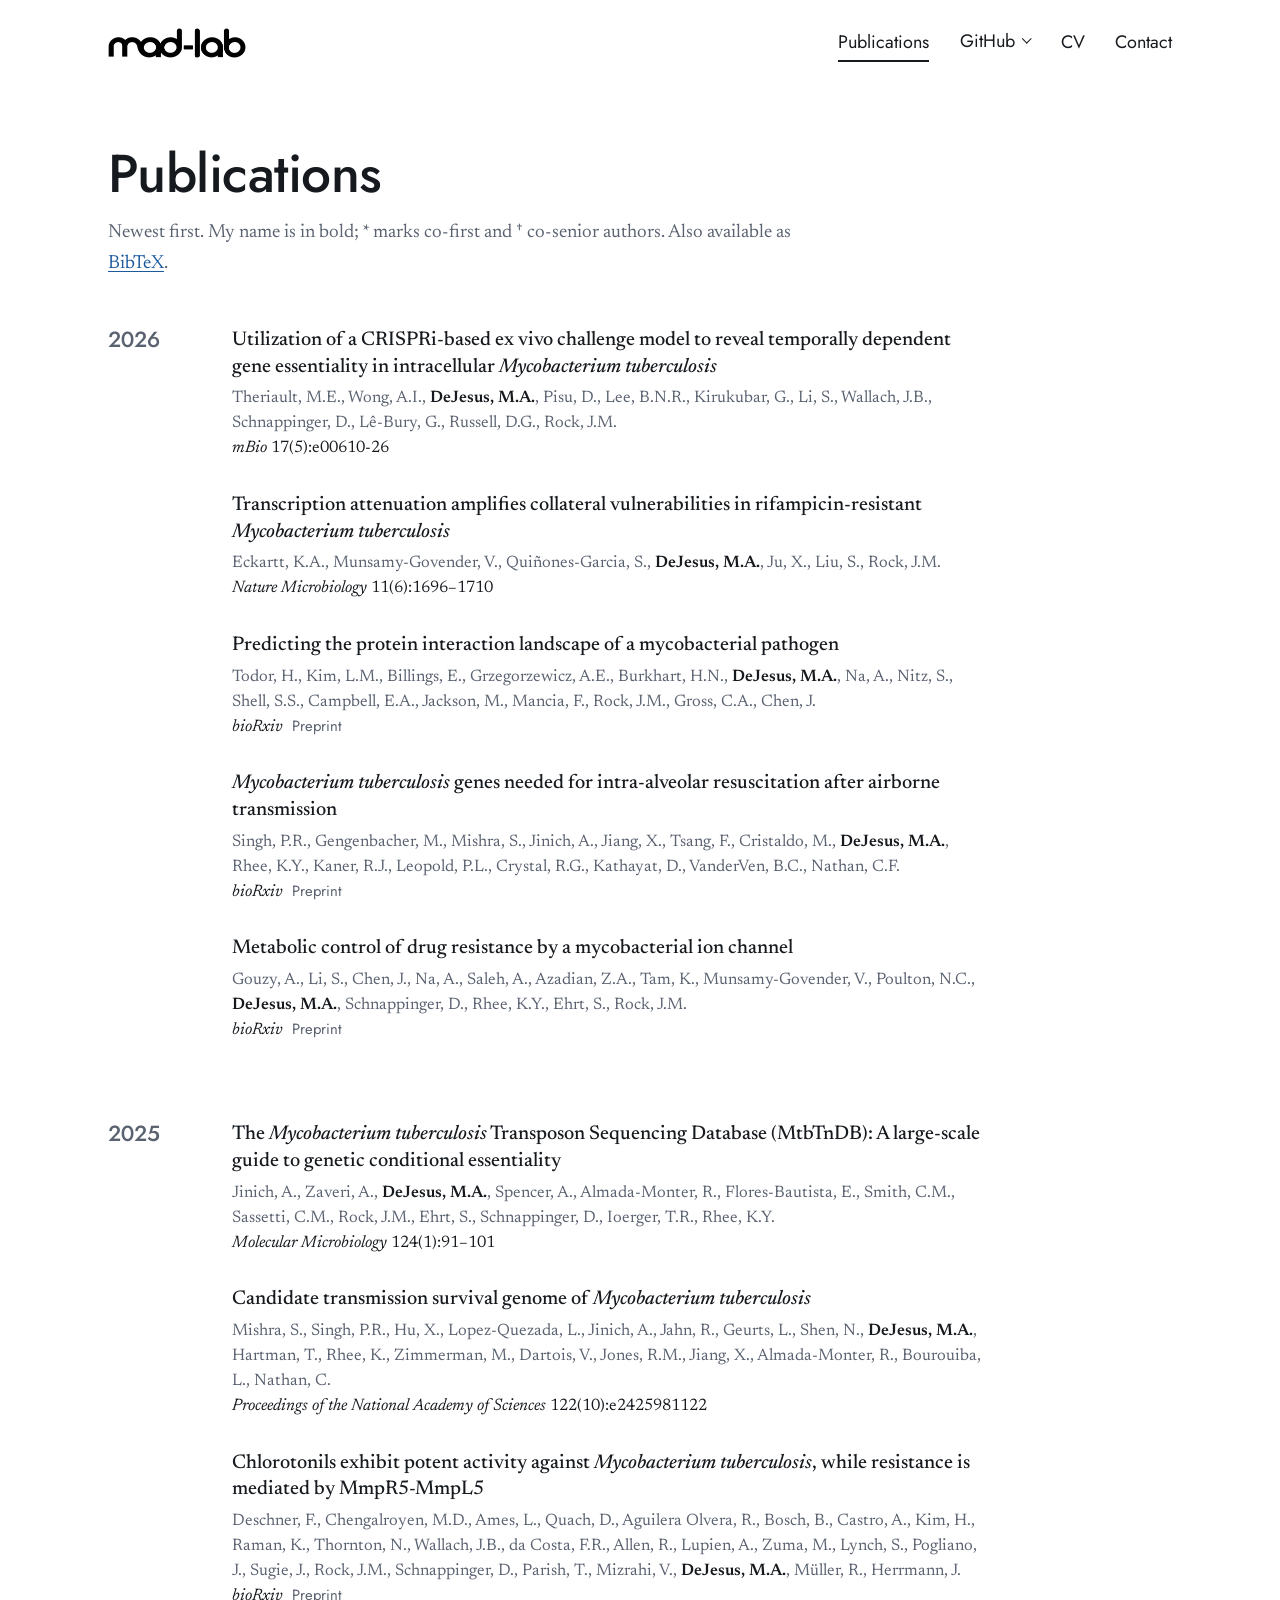
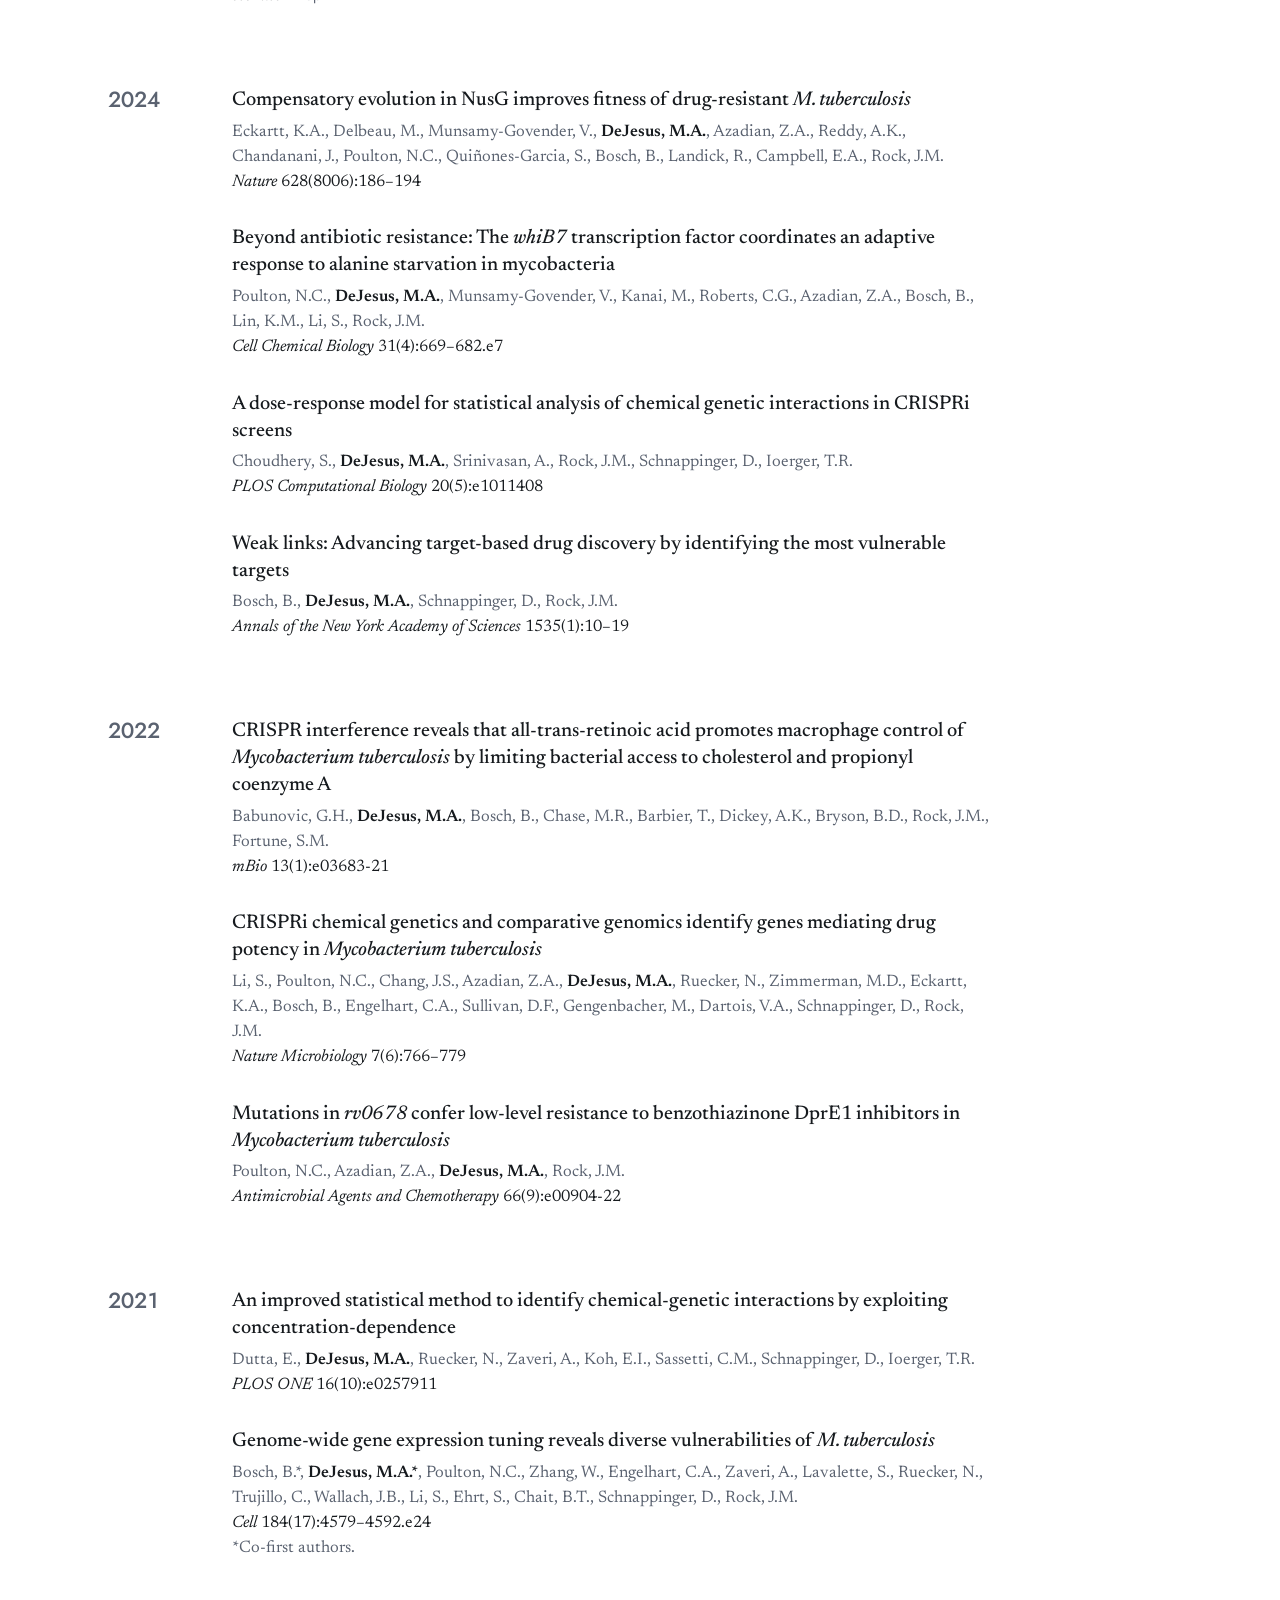
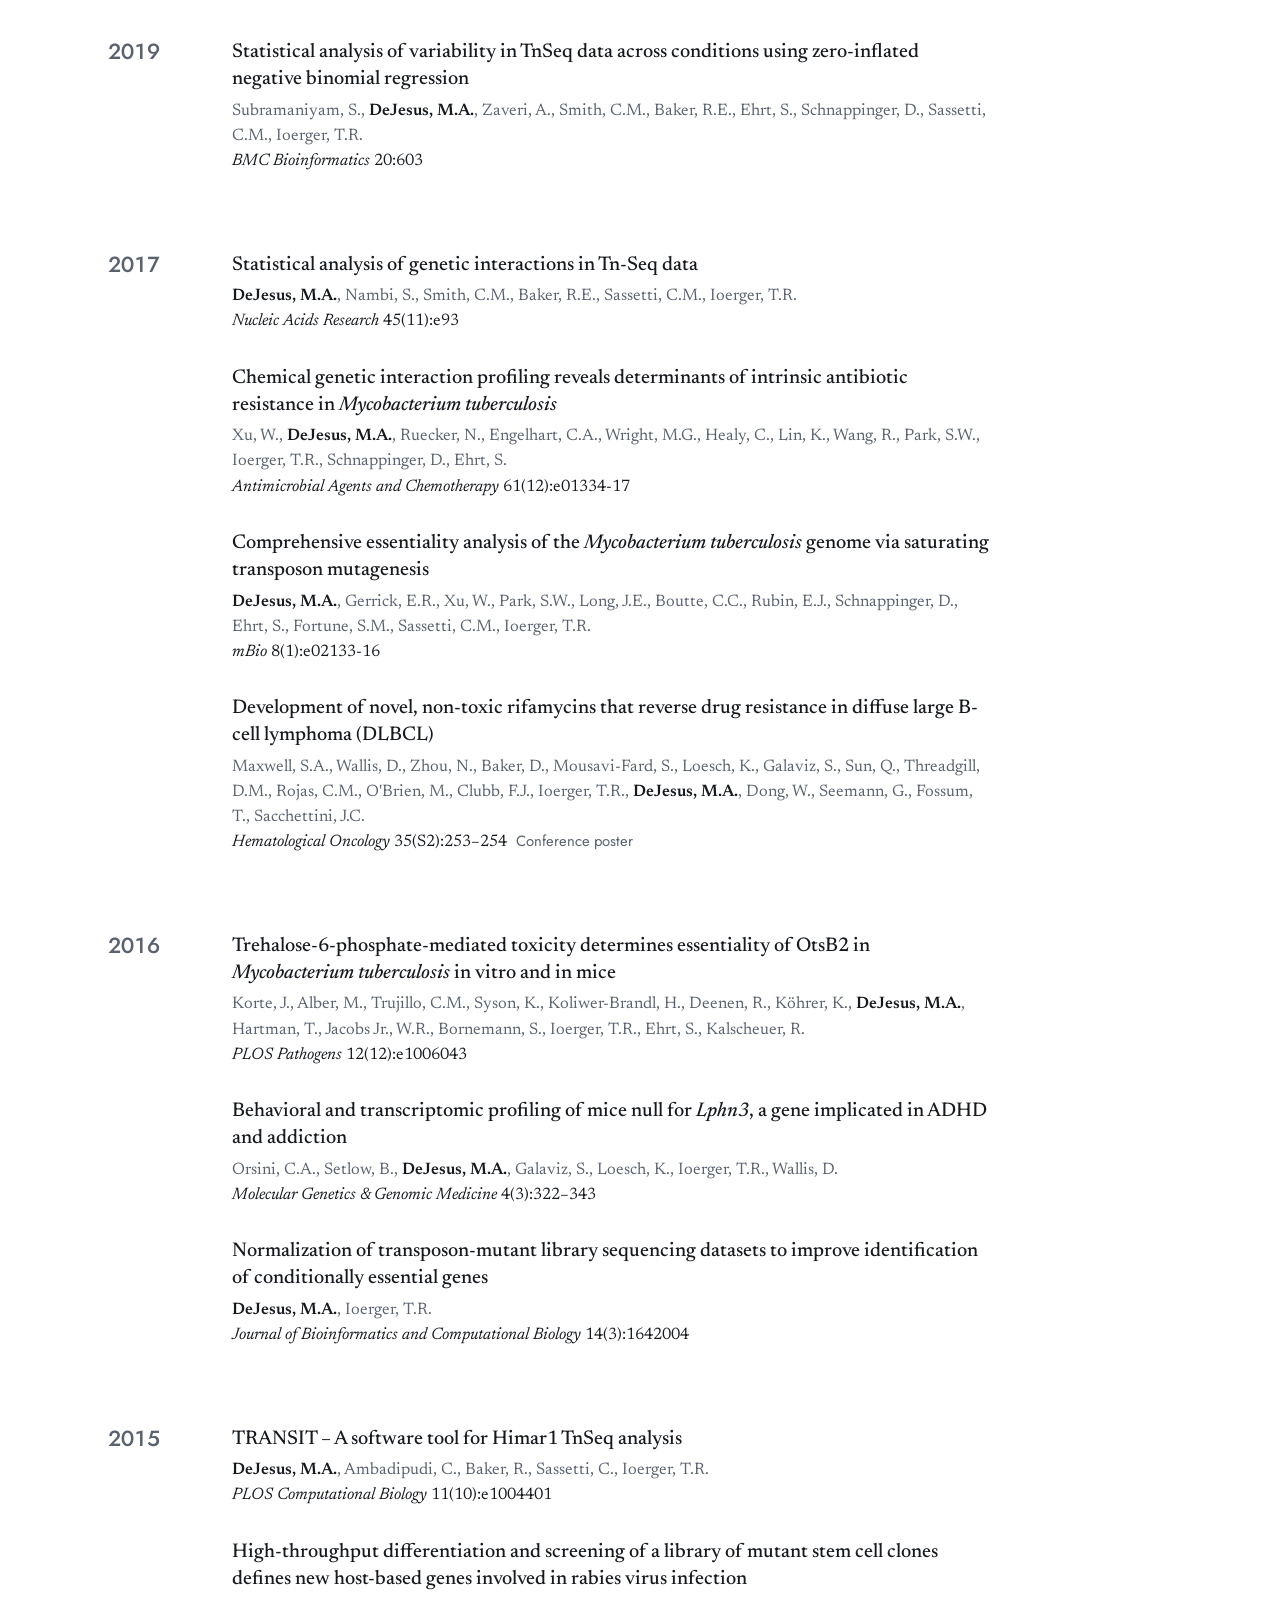
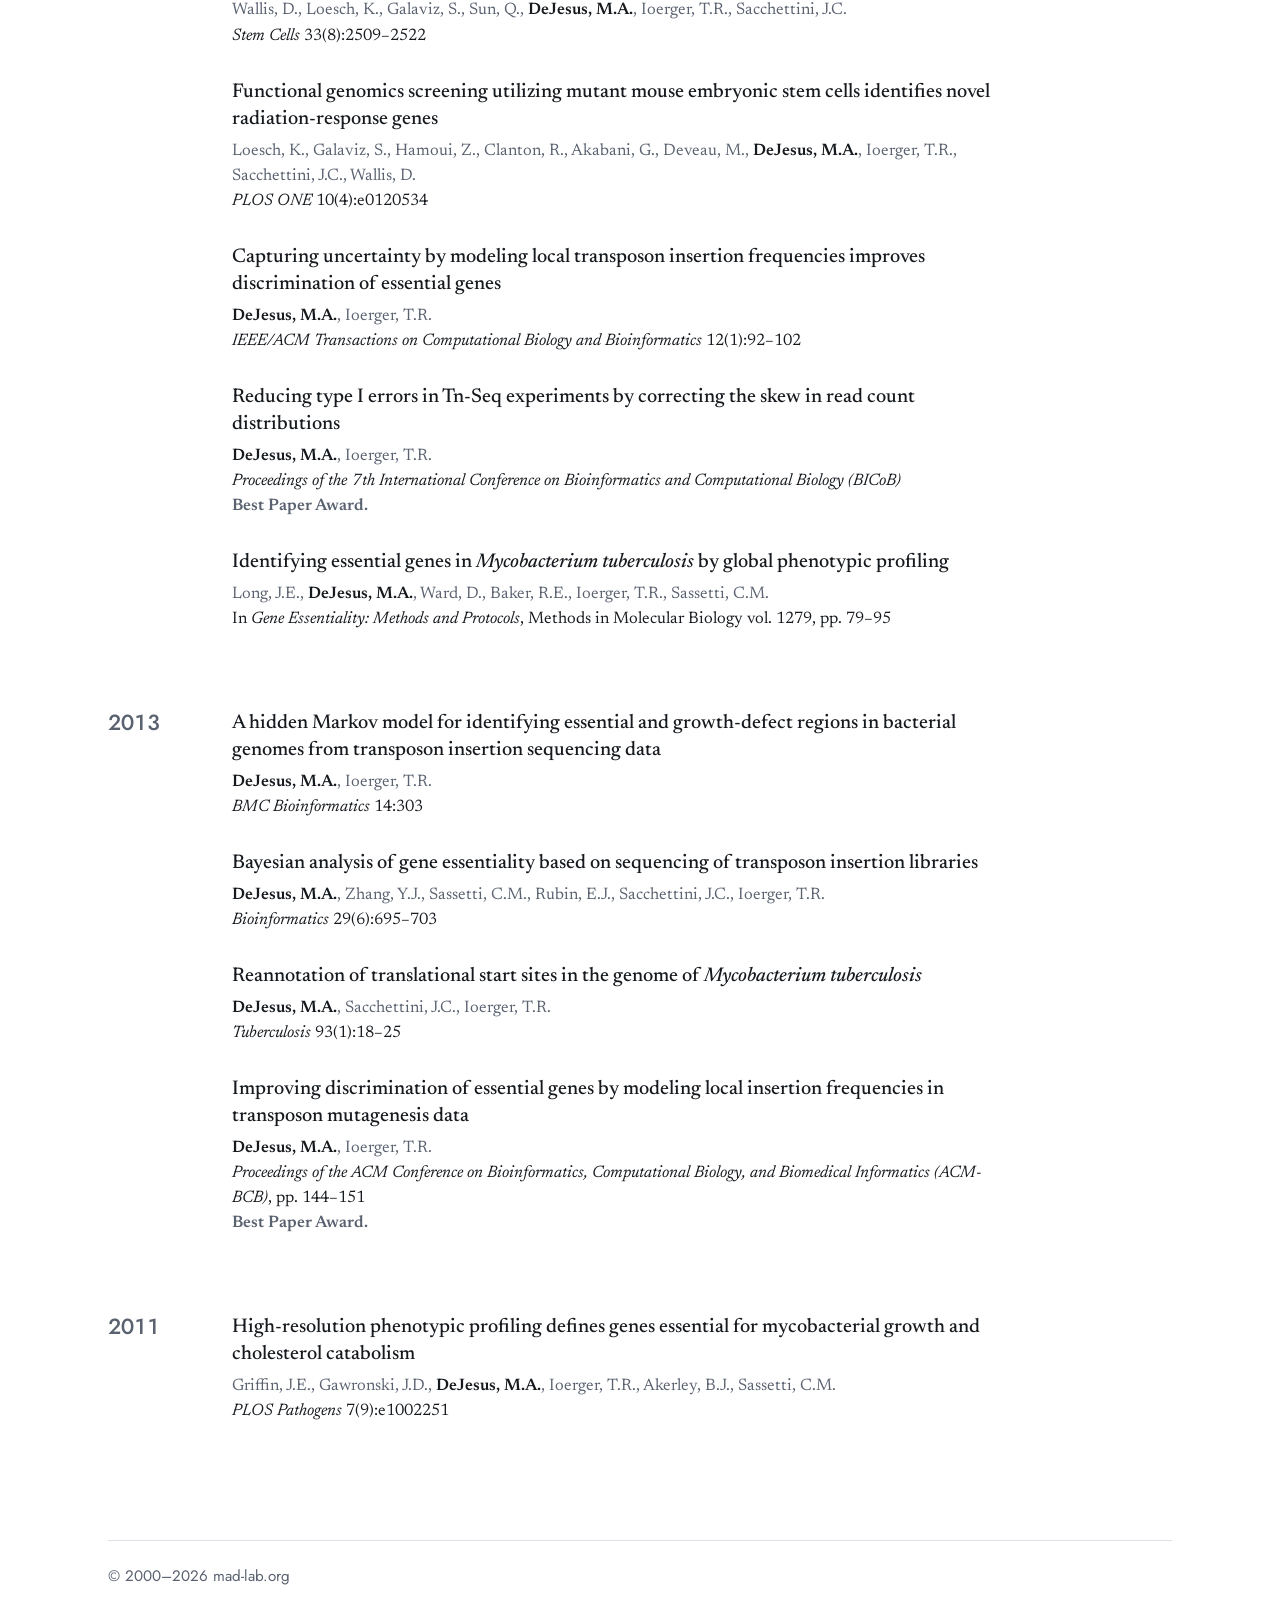
==== pubs/index.html @ 6a29bbc5 "Update site from the mad-lab.org build (2026-10-13)" ====
<!DOCTYPE html>
<html lang="en">
<head>
  <meta charset="utf-8">
  <meta name="viewport" content="width=device-width, initial-scale=1">
  <title>Publications | mad-lab</title>
  <meta name="description" content="Michael A. DeJesus, computational biologist at The Rockefeller University. Statistical methods and software for TnSeq and CRISPRi screens in Mycobacterium tuberculosis.">
  
  <link rel="canonical" href="https://mad-lab.org/pubs/">
  <link rel="icon" href="/favicon.ico" sizes="16x16 32x32 48x48">
  <link rel="apple-touch-icon" href="/static/images/apple-touch-icon.b6c1f305977e.png">
  <link rel="stylesheet" href="/static/css/fonts.ff93122875ae.css">
  <link rel="stylesheet" href="/static/css/site.8f35486a4df6.css">
  <script type="application/ld+json">
  {
    "@context": "https://schema.org",
    "@type": "Person",
    "name": "Michael A. DeJesus",
    "url": "https://mad-lab.org",
    "jobTitle": "Senior Computational Biologist",
    "affiliation": {"@type": "Organization", "name": "The Rockefeller University"},
    "sameAs": [
      "https://github.com/mad-lab",
      "https://orcid.org/0000-0003-3867-0299",
      "https://scholar.google.com/citations?user=vm2tbzYAAAAJ",
      "https://www.linkedin.com/in/mad-lab/"
    ]
  }
  </script>
  
<link rel="stylesheet" href="https://cdn.scite.ai/badge/scite-badge-latest.min.css">
<script async src="https://cdn.scite.ai/badge/scite-badge-latest.min.js"></script>

</head>
<body>
  <div class="wrap">
    <header class="site-header">
      <a class="brand" href="/"><img src="/static/images/madlab_wordmark.38101d890f2f.png" alt="mad-lab" width="543" height="120"></a>
      <nav aria-label="Main">
        <ul>
          
          <li><a href="/pubs/" aria-current="page">Publications</a></li>
          <li class="menu">
            <button class="menu-toggle" type="button" aria-expanded="false" aria-controls="github-menu">GitHub</button>
            <ul class="menu-list" id="github-menu">
              <li><a href="https://github.com/mad-lab"><span class="menu-name">mad-lab</span><span class="menu-note">Personal</span></a></li>
              <li><a href="https://github.com/rock-lab"><span class="menu-name">rock-lab</span><span class="menu-note">Rock Lab</span></a></li>
            </ul>
          </li>
          <li><a href="/cv.pdf">CV</a></li>
          <li><a href="/contact/">Contact</a></li>
        </ul>
      </nav>
    </header>

    <main>
      
<h1>Publications</h1>
<p class="lede">Newest first. My name is in bold; * marks co-first and &dagger; co-senior authors. Also available as <a href="/publications.bib">BibTeX</a>.</p>


<section class="pubs-year" aria-labelledby="y2026">
  <h2 id="y2026">2026</h2>
  <ol class="pub-list">
    <li class="pub">
  <p class="pub-title"><a href="https://doi.org/10.1128/mbio.00610-26">Utilization of a CRISPRi-based ex vivo challenge model to reveal temporally dependent gene essentiality in intracellular <i>Mycobacterium tuberculosis</i></a></p>
  <p class="pub-authors">Theriault, M.E., Wong, A.I., <b>DeJesus, M.A.</b>, Pisu, D., Lee, B.N.R., Kirukubar, G., Li, S., Wallach, J.B., Schnappinger, D., Lê-Bury, G., Russell, D.G., Rock, J.M.</p>
  <p class="pub-venue"><i>mBio</i> 17(5):e00610-26</p>
  
  <div class="scite-badge" data-doi="10.1128/mbio.00610-26" data-layout="horizontal" data-show-zero="true" data-show-labels="false"></div>
</li>
<li class="pub">
  <p class="pub-title"><a href="https://doi.org/10.1038/s41564-026-02357-9">Transcription attenuation amplifies collateral vulnerabilities in rifampicin-resistant <i>Mycobacterium tuberculosis</i></a></p>
  <p class="pub-authors">Eckartt, K.A., Munsamy-Govender, V., Quiñones-Garcia, S., <b>DeJesus, M.A.</b>, Ju, X., Liu, S., Rock, J.M.</p>
  <p class="pub-venue"><i>Nature Microbiology</i> 11(6):1696–1710</p>
  
  <div class="scite-badge" data-doi="10.1038/s41564-026-02357-9" data-layout="horizontal" data-show-zero="true" data-show-labels="false"></div>
</li>
<li class="pub">
  <p class="pub-title"><a href="https://doi.org/10.64898/2026.07.15.738315">Predicting the protein interaction landscape of a mycobacterial pathogen</a></p>
  <p class="pub-authors">Todor, H., Kim, L.M., Billings, E., Grzegorzewicz, A.E., Burkhart, H.N., <b>DeJesus, M.A.</b>, Na, A., Nitz, S., Shell, S.S., Campbell, E.A., Jackson, M., Mancia, F., Rock, J.M., Gross, C.A., Chen, J.</p>
  <p class="pub-venue"><i>bioRxiv</i> <span class="pub-label">Preprint</span></p>
  
  <div class="scite-badge" data-doi="10.64898/2026.07.15.738315" data-layout="horizontal" data-show-zero="true" data-show-labels="false"></div>
</li>
<li class="pub">
  <p class="pub-title"><a href="https://doi.org/10.1101/2025.09.15.676370"><i>Mycobacterium tuberculosis</i> genes needed for intra-alveolar resuscitation after airborne transmission</a></p>
  <p class="pub-authors">Singh, P.R., Gengenbacher, M., Mishra, S., Jinich, A., Jiang, X., Tsang, F., Cristaldo, M., <b>DeJesus, M.A.</b>, Rhee, K.Y., Kaner, R.J., Leopold, P.L., Crystal, R.G., Kathayat, D., VanderVen, B.C., Nathan, C.F.</p>
  <p class="pub-venue"><i>bioRxiv</i> <span class="pub-label">Preprint</span></p>
  
  <div class="scite-badge" data-doi="10.1101/2025.09.15.676370" data-layout="horizontal" data-show-zero="true" data-show-labels="false"></div>
</li>
<li class="pub">
  <p class="pub-title"><a href="https://doi.org/10.64898/2026.03.10.710584">Metabolic control of drug resistance by a mycobacterial ion channel</a></p>
  <p class="pub-authors">Gouzy, A., Li, S., Chen, J., Na, A., Saleh, A., Azadian, Z.A., Tam, K., Munsamy-Govender, V., Poulton, N.C., <b>DeJesus, M.A.</b>, Schnappinger, D., Rhee, K.Y., Ehrt, S., Rock, J.M.</p>
  <p class="pub-venue"><i>bioRxiv</i> <span class="pub-label">Preprint</span></p>
  
  <div class="scite-badge" data-doi="10.64898/2026.03.10.710584" data-layout="horizontal" data-show-zero="true" data-show-labels="false"></div>
</li>

  </ol>
</section>

<section class="pubs-year" aria-labelledby="y2025">
  <h2 id="y2025">2025</h2>
  <ol class="pub-list">
    <li class="pub">
  <p class="pub-title"><a href="https://doi.org/10.1111/mmi.15370">The <i>Mycobacterium tuberculosis</i> Transposon Sequencing Database (MtbTnDB): A large-scale guide to genetic conditional essentiality</a></p>
  <p class="pub-authors">Jinich, A., Zaveri, A., <b>DeJesus, M.A.</b>, Spencer, A., Almada-Monter, R., Flores-Bautista, E., Smith, C.M., Sassetti, C.M., Rock, J.M., Ehrt, S., Schnappinger, D., Ioerger, T.R., Rhee, K.Y.</p>
  <p class="pub-venue"><i>Molecular Microbiology</i> 124(1):91–101</p>
  
  <div class="scite-badge" data-doi="10.1111/mmi.15370" data-layout="horizontal" data-show-zero="true" data-show-labels="false"></div>
</li>
<li class="pub">
  <p class="pub-title"><a href="https://doi.org/10.1073/pnas.2425981122">Candidate transmission survival genome of <i>Mycobacterium tuberculosis</i></a></p>
  <p class="pub-authors">Mishra, S., Singh, P.R., Hu, X., Lopez-Quezada, L., Jinich, A., Jahn, R., Geurts, L., Shen, N., <b>DeJesus, M.A.</b>, Hartman, T., Rhee, K., Zimmerman, M., Dartois, V., Jones, R.M., Jiang, X., Almada-Monter, R., Bourouiba, L., Nathan, C.</p>
  <p class="pub-venue"><i>Proceedings of the National Academy of Sciences</i> 122(10):e2425981122</p>
  
  <div class="scite-badge" data-doi="10.1073/pnas.2425981122" data-layout="horizontal" data-show-zero="true" data-show-labels="false"></div>
</li>
<li class="pub">
  <p class="pub-title"><a href="https://doi.org/10.64898/2025.12.09.693342">Chlorotonils exhibit potent activity against <i>Mycobacterium tuberculosis</i>, while resistance is mediated by MmpR5-MmpL5</a></p>
  <p class="pub-authors">Deschner, F., Chengalroyen, M.D., Ames, L., Quach, D., Aguilera Olvera, R., Bosch, B., Castro, A., Kim, H., Raman, K., Thornton, N., Wallach, J.B., da Costa, F.R., Allen, R., Lupien, A., Zuma, M., Lynch, S., Pogliano, J., Sugie, J., Rock, J.M., Schnappinger, D., Parish, T., Mizrahi, V., <b>DeJesus, M.A.</b>, Müller, R., Herrmann, J.</p>
  <p class="pub-venue"><i>bioRxiv</i> <span class="pub-label">Preprint</span></p>
  
  <div class="scite-badge" data-doi="10.64898/2025.12.09.693342" data-layout="horizontal" data-show-zero="true" data-show-labels="false"></div>
</li>

  </ol>
</section>

<section class="pubs-year" aria-labelledby="y2024">
  <h2 id="y2024">2024</h2>
  <ol class="pub-list">
    <li class="pub">
  <p class="pub-title"><a href="https://doi.org/10.1038/s41586-024-07206-5">Compensatory evolution in NusG improves fitness of drug-resistant <i>M. tuberculosis</i></a></p>
  <p class="pub-authors">Eckartt, K.A., Delbeau, M., Munsamy-Govender, V., <b>DeJesus, M.A.</b>, Azadian, Z.A., Reddy, A.K., Chandanani, J., Poulton, N.C., Quiñones-Garcia, S., Bosch, B., Landick, R., Campbell, E.A., Rock, J.M.</p>
  <p class="pub-venue"><i>Nature</i> 628(8006):186–194</p>
  
  <div class="scite-badge" data-doi="10.1038/s41586-024-07206-5" data-layout="horizontal" data-show-zero="true" data-show-labels="false"></div>
</li>
<li class="pub">
  <p class="pub-title"><a href="https://doi.org/10.1016/j.chembiol.2023.12.020">Beyond antibiotic resistance: The <i>whiB7</i> transcription factor coordinates an adaptive response to alanine starvation in mycobacteria</a></p>
  <p class="pub-authors">Poulton, N.C., <b>DeJesus, M.A.</b>, Munsamy-Govender, V., Kanai, M., Roberts, C.G., Azadian, Z.A., Bosch, B., Lin, K.M., Li, S., Rock, J.M.</p>
  <p class="pub-venue"><i>Cell Chemical Biology</i> 31(4):669–682.e7</p>
  
  <div class="scite-badge" data-doi="10.1016/j.chembiol.2023.12.020" data-layout="horizontal" data-show-zero="true" data-show-labels="false"></div>
</li>
<li class="pub">
  <p class="pub-title"><a href="https://doi.org/10.1371/journal.pcbi.1011408">A dose-response model for statistical analysis of chemical genetic interactions in CRISPRi screens</a></p>
  <p class="pub-authors">Choudhery, S., <b>DeJesus, M.A.</b>, Srinivasan, A., Rock, J.M., Schnappinger, D., Ioerger, T.R.</p>
  <p class="pub-venue"><i>PLOS Computational Biology</i> 20(5):e1011408</p>
  
  <div class="scite-badge" data-doi="10.1371/journal.pcbi.1011408" data-layout="horizontal" data-show-zero="true" data-show-labels="false"></div>
</li>
<li class="pub">
  <p class="pub-title"><a href="https://doi.org/10.1111/nyas.15139">Weak links: Advancing target-based drug discovery by identifying the most vulnerable targets</a></p>
  <p class="pub-authors">Bosch, B., <b>DeJesus, M.A.</b>, Schnappinger, D., Rock, J.M.</p>
  <p class="pub-venue"><i>Annals of the New York Academy of Sciences</i> 1535(1):10–19</p>
  
  <div class="scite-badge" data-doi="10.1111/nyas.15139" data-layout="horizontal" data-show-zero="true" data-show-labels="false"></div>
</li>

  </ol>
</section>

<section class="pubs-year" aria-labelledby="y2022">
  <h2 id="y2022">2022</h2>
  <ol class="pub-list">
    <li class="pub">
  <p class="pub-title"><a href="https://doi.org/10.1128/mbio.03683-21">CRISPR interference reveals that all-trans-retinoic acid promotes macrophage control of <i>Mycobacterium tuberculosis</i> by limiting bacterial access to cholesterol and propionyl coenzyme A</a></p>
  <p class="pub-authors">Babunovic, G.H., <b>DeJesus, M.A.</b>, Bosch, B., Chase, M.R., Barbier, T., Dickey, A.K., Bryson, B.D., Rock, J.M., Fortune, S.M.</p>
  <p class="pub-venue"><i>mBio</i> 13(1):e03683-21</p>
  
  <div class="scite-badge" data-doi="10.1128/mbio.03683-21" data-layout="horizontal" data-show-zero="true" data-show-labels="false"></div>
</li>
<li class="pub">
  <p class="pub-title"><a href="https://doi.org/10.1038/s41564-022-01130-y">CRISPRi chemical genetics and comparative genomics identify genes mediating drug potency in <i>Mycobacterium tuberculosis</i></a></p>
  <p class="pub-authors">Li, S., Poulton, N.C., Chang, J.S., Azadian, Z.A., <b>DeJesus, M.A.</b>, Ruecker, N., Zimmerman, M.D., Eckartt, K.A., Bosch, B., Engelhart, C.A., Sullivan, D.F., Gengenbacher, M., Dartois, V.A., Schnappinger, D., Rock, J.M.</p>
  <p class="pub-venue"><i>Nature Microbiology</i> 7(6):766–779</p>
  
  <div class="scite-badge" data-doi="10.1038/s41564-022-01130-y" data-layout="horizontal" data-show-zero="true" data-show-labels="false"></div>
</li>
<li class="pub">
  <p class="pub-title"><a href="https://doi.org/10.1128/aac.00904-22">Mutations in <i>rv0678</i> confer low-level resistance to benzothiazinone DprE1 inhibitors in <i>Mycobacterium tuberculosis</i></a></p>
  <p class="pub-authors">Poulton, N.C., Azadian, Z.A., <b>DeJesus, M.A.</b>, Rock, J.M.</p>
  <p class="pub-venue"><i>Antimicrobial Agents and Chemotherapy</i> 66(9):e00904-22</p>
  
  <div class="scite-badge" data-doi="10.1128/aac.00904-22" data-layout="horizontal" data-show-zero="true" data-show-labels="false"></div>
</li>

  </ol>
</section>

<section class="pubs-year" aria-labelledby="y2021">
  <h2 id="y2021">2021</h2>
  <ol class="pub-list">
    <li class="pub">
  <p class="pub-title"><a href="https://doi.org/10.1371/journal.pone.0257911">An improved statistical method to identify chemical-genetic interactions by exploiting concentration-dependence</a></p>
  <p class="pub-authors">Dutta, E., <b>DeJesus, M.A.</b>, Ruecker, N., Zaveri, A., Koh, E.I., Sassetti, C.M., Schnappinger, D., Ioerger, T.R.</p>
  <p class="pub-venue"><i>PLOS ONE</i> 16(10):e0257911</p>
  
  <div class="scite-badge" data-doi="10.1371/journal.pone.0257911" data-layout="horizontal" data-show-zero="true" data-show-labels="false"></div>
</li>
<li class="pub">
  <p class="pub-title"><a href="https://doi.org/10.1016/j.cell.2021.06.033">Genome-wide gene expression tuning reveals diverse vulnerabilities of <i>M. tuberculosis</i></a></p>
  <p class="pub-authors">Bosch, B.*, <b>DeJesus, M.A.*</b>, Poulton, N.C., Zhang, W., Engelhart, C.A., Zaveri, A., Lavalette, S., Ruecker, N., Trujillo, C., Wallach, J.B., Li, S., Ehrt, S., Chait, B.T., Schnappinger, D., Rock, J.M.</p>
  <p class="pub-venue"><i>Cell</i> 184(17):4579–4592.e24</p>
  <p class="pub-notes">*Co-first authors.</p>
  <div class="scite-badge" data-doi="10.1016/j.cell.2021.06.033" data-layout="horizontal" data-show-zero="true" data-show-labels="false"></div>
</li>

  </ol>
</section>

<section class="pubs-year" aria-labelledby="y2019">
  <h2 id="y2019">2019</h2>
  <ol class="pub-list">
    <li class="pub">
  <p class="pub-title"><a href="https://doi.org/10.1186/s12859-019-3156-z">Statistical analysis of variability in TnSeq data across conditions using zero-inflated negative binomial regression</a></p>
  <p class="pub-authors">Subramaniyam, S., <b>DeJesus, M.A.</b>, Zaveri, A., Smith, C.M., Baker, R.E., Ehrt, S., Schnappinger, D., Sassetti, C.M., Ioerger, T.R.</p>
  <p class="pub-venue"><i>BMC Bioinformatics</i> 20:603</p>
  
  <div class="scite-badge" data-doi="10.1186/s12859-019-3156-z" data-layout="horizontal" data-show-zero="true" data-show-labels="false"></div>
</li>

  </ol>
</section>

<section class="pubs-year" aria-labelledby="y2017">
  <h2 id="y2017">2017</h2>
  <ol class="pub-list">
    <li class="pub">
  <p class="pub-title"><a href="https://doi.org/10.1093/nar/gkx128">Statistical analysis of genetic interactions in Tn-Seq data</a></p>
  <p class="pub-authors"><b>DeJesus, M.A.</b>, Nambi, S., Smith, C.M., Baker, R.E., Sassetti, C.M., Ioerger, T.R.</p>
  <p class="pub-venue"><i>Nucleic Acids Research</i> 45(11):e93</p>
  
  <div class="scite-badge" data-doi="10.1093/nar/gkx128" data-layout="horizontal" data-show-zero="true" data-show-labels="false"></div>
</li>
<li class="pub">
  <p class="pub-title"><a href="https://doi.org/10.1128/AAC.01334-17">Chemical genetic interaction profiling reveals determinants of intrinsic antibiotic resistance in <i>Mycobacterium tuberculosis</i></a></p>
  <p class="pub-authors">Xu, W., <b>DeJesus, M.A.</b>, Ruecker, N., Engelhart, C.A., Wright, M.G., Healy, C., Lin, K., Wang, R., Park, S.W., Ioerger, T.R., Schnappinger, D., Ehrt, S.</p>
  <p class="pub-venue"><i>Antimicrobial Agents and Chemotherapy</i> 61(12):e01334-17</p>
  
  <div class="scite-badge" data-doi="10.1128/AAC.01334-17" data-layout="horizontal" data-show-zero="true" data-show-labels="false"></div>
</li>
<li class="pub">
  <p class="pub-title"><a href="https://doi.org/10.1128/mBio.02133-16">Comprehensive essentiality analysis of the <i>Mycobacterium tuberculosis</i> genome via saturating transposon mutagenesis</a></p>
  <p class="pub-authors"><b>DeJesus, M.A.</b>, Gerrick, E.R., Xu, W., Park, S.W., Long, J.E., Boutte, C.C., Rubin, E.J., Schnappinger, D., Ehrt, S., Fortune, S.M., Sassetti, C.M., Ioerger, T.R.</p>
  <p class="pub-venue"><i>mBio</i> 8(1):e02133-16</p>
  
  <div class="scite-badge" data-doi="10.1128/mBio.02133-16" data-layout="horizontal" data-show-zero="true" data-show-labels="false"></div>
</li>
<li class="pub">
  <p class="pub-title"><a href="https://doi.org/10.1002/hon.2438_118">Development of novel, non-toxic rifamycins that reverse drug resistance in diffuse large B-cell lymphoma (DLBCL)</a></p>
  <p class="pub-authors">Maxwell, S.A., Wallis, D., Zhou, N., Baker, D., Mousavi-Fard, S., Loesch, K., Galaviz, S., Sun, Q., Threadgill, D.M., Rojas, C.M., O&#x27;Brien, M., Clubb, F.J., Ioerger, T.R., <b>DeJesus, M.A.</b>, Dong, W., Seemann, G., Fossum, T., Sacchettini, J.C.</p>
  <p class="pub-venue"><i>Hematological Oncology</i> 35(S2):253–254 <span class="pub-label">Conference poster</span></p>
  
  <div class="scite-badge" data-doi="10.1002/hon.2438_118" data-layout="horizontal" data-show-zero="true" data-show-labels="false"></div>
</li>

  </ol>
</section>

<section class="pubs-year" aria-labelledby="y2016">
  <h2 id="y2016">2016</h2>
  <ol class="pub-list">
    <li class="pub">
  <p class="pub-title"><a href="https://doi.org/10.1371/journal.ppat.1006043">Trehalose-6-phosphate-mediated toxicity determines essentiality of OtsB2 in <i>Mycobacterium tuberculosis</i> in vitro and in mice</a></p>
  <p class="pub-authors">Korte, J., Alber, M., Trujillo, C.M., Syson, K., Koliwer-Brandl, H., Deenen, R., Köhrer, K., <b>DeJesus, M.A.</b>, Hartman, T., Jacobs Jr., W.R., Bornemann, S., Ioerger, T.R., Ehrt, S., Kalscheuer, R.</p>
  <p class="pub-venue"><i>PLOS Pathogens</i> 12(12):e1006043</p>
  
  <div class="scite-badge" data-doi="10.1371/journal.ppat.1006043" data-layout="horizontal" data-show-zero="true" data-show-labels="false"></div>
</li>
<li class="pub">
  <p class="pub-title"><a href="https://doi.org/10.1002/mgg3.207">Behavioral and transcriptomic profiling of mice null for <i>Lphn3</i>, a gene implicated in ADHD and addiction</a></p>
  <p class="pub-authors">Orsini, C.A., Setlow, B., <b>DeJesus, M.A.</b>, Galaviz, S., Loesch, K., Ioerger, T.R., Wallis, D.</p>
  <p class="pub-venue"><i>Molecular Genetics &amp; Genomic Medicine</i> 4(3):322–343</p>
  
  <div class="scite-badge" data-doi="10.1002/mgg3.207" data-layout="horizontal" data-show-zero="true" data-show-labels="false"></div>
</li>
<li class="pub">
  <p class="pub-title"><a href="https://doi.org/10.1142/S021972001642004X">Normalization of transposon-mutant library sequencing datasets to improve identification of conditionally essential genes</a></p>
  <p class="pub-authors"><b>DeJesus, M.A.</b>, Ioerger, T.R.</p>
  <p class="pub-venue"><i>Journal of Bioinformatics and Computational Biology</i> 14(3):1642004</p>
  
  <div class="scite-badge" data-doi="10.1142/S021972001642004X" data-layout="horizontal" data-show-zero="true" data-show-labels="false"></div>
</li>

  </ol>
</section>

<section class="pubs-year" aria-labelledby="y2015">
  <h2 id="y2015">2015</h2>
  <ol class="pub-list">
    <li class="pub">
  <p class="pub-title"><a href="https://doi.org/10.1371/journal.pcbi.1004401">TRANSIT – A software tool for Himar1 TnSeq analysis</a></p>
  <p class="pub-authors"><b>DeJesus, M.A.</b>, Ambadipudi, C., Baker, R., Sassetti, C., Ioerger, T.R.</p>
  <p class="pub-venue"><i>PLOS Computational Biology</i> 11(10):e1004401</p>
  
  <div class="scite-badge" data-doi="10.1371/journal.pcbi.1004401" data-layout="horizontal" data-show-zero="true" data-show-labels="false"></div>
</li>
<li class="pub">
  <p class="pub-title"><a href="https://doi.org/10.1002/stem.1983">High-throughput differentiation and screening of a library of mutant stem cell clones defines new host-based genes involved in rabies virus infection</a></p>
  <p class="pub-authors">Wallis, D., Loesch, K., Galaviz, S., Sun, Q., <b>DeJesus, M.A.</b>, Ioerger, T.R., Sacchettini, J.C.</p>
  <p class="pub-venue"><i>Stem Cells</i> 33(8):2509–2522</p>
  
  <div class="scite-badge" data-doi="10.1002/stem.1983" data-layout="horizontal" data-show-zero="true" data-show-labels="false"></div>
</li>
<li class="pub">
  <p class="pub-title"><a href="https://doi.org/10.1371/journal.pone.0120534">Functional genomics screening utilizing mutant mouse embryonic stem cells identifies novel radiation-response genes</a></p>
  <p class="pub-authors">Loesch, K., Galaviz, S., Hamoui, Z., Clanton, R., Akabani, G., Deveau, M., <b>DeJesus, M.A.</b>, Ioerger, T.R., Sacchettini, J.C., Wallis, D.</p>
  <p class="pub-venue"><i>PLOS ONE</i> 10(4):e0120534</p>
  
  <div class="scite-badge" data-doi="10.1371/journal.pone.0120534" data-layout="horizontal" data-show-zero="true" data-show-labels="false"></div>
</li>
<li class="pub">
  <p class="pub-title"><a href="https://doi.org/10.1109/TCBB.2014.2326857">Capturing uncertainty by modeling local transposon insertion frequencies improves discrimination of essential genes</a></p>
  <p class="pub-authors"><b>DeJesus, M.A.</b>, Ioerger, T.R.</p>
  <p class="pub-venue"><i>IEEE/ACM Transactions on Computational Biology and Bioinformatics</i> 12(1):92–102</p>
  
  <div class="scite-badge" data-doi="10.1109/TCBB.2014.2326857" data-layout="horizontal" data-show-zero="true" data-show-labels="false"></div>
</li>
<li class="pub">
  <p class="pub-title">Reducing type I errors in Tn-Seq experiments by correcting the skew in read count distributions</p>
  <p class="pub-authors"><b>DeJesus, M.A.</b>, Ioerger, T.R.</p>
  <p class="pub-venue"><i>Proceedings of the 7th International Conference on Bioinformatics and Computational Biology (BICoB)</i></p>
  <p class="pub-notes"><b>Best Paper Award.</b></p>
  
</li>
<li class="pub">
  <p class="pub-title"><a href="https://doi.org/10.1007/978-1-4939-2398-4_6">Identifying essential genes in <i>Mycobacterium tuberculosis</i> by global phenotypic profiling</a></p>
  <p class="pub-authors">Long, J.E., <b>DeJesus, M.A.</b>, Ward, D., Baker, R.E., Ioerger, T.R., Sassetti, C.M.</p>
  <p class="pub-venue">In <i>Gene Essentiality: Methods and Protocols</i>, Methods in Molecular Biology vol. 1279, pp. 79–95</p>
  
  <div class="scite-badge" data-doi="10.1007/978-1-4939-2398-4_6" data-layout="horizontal" data-show-zero="true" data-show-labels="false"></div>
</li>

  </ol>
</section>

<section class="pubs-year" aria-labelledby="y2013">
  <h2 id="y2013">2013</h2>
  <ol class="pub-list">
    <li class="pub">
  <p class="pub-title"><a href="https://doi.org/10.1186/1471-2105-14-303">A hidden Markov model for identifying essential and growth-defect regions in bacterial genomes from transposon insertion sequencing data</a></p>
  <p class="pub-authors"><b>DeJesus, M.A.</b>, Ioerger, T.R.</p>
  <p class="pub-venue"><i>BMC Bioinformatics</i> 14:303</p>
  
  <div class="scite-badge" data-doi="10.1186/1471-2105-14-303" data-layout="horizontal" data-show-zero="true" data-show-labels="false"></div>
</li>
<li class="pub">
  <p class="pub-title"><a href="https://doi.org/10.1093/bioinformatics/btt043">Bayesian analysis of gene essentiality based on sequencing of transposon insertion libraries</a></p>
  <p class="pub-authors"><b>DeJesus, M.A.</b>, Zhang, Y.J., Sassetti, C.M., Rubin, E.J., Sacchettini, J.C., Ioerger, T.R.</p>
  <p class="pub-venue"><i>Bioinformatics</i> 29(6):695–703</p>
  
  <div class="scite-badge" data-doi="10.1093/bioinformatics/btt043" data-layout="horizontal" data-show-zero="true" data-show-labels="false"></div>
</li>
<li class="pub">
  <p class="pub-title"><a href="https://doi.org/10.1016/j.tube.2012.11.012">Reannotation of translational start sites in the genome of <i>Mycobacterium tuberculosis</i></a></p>
  <p class="pub-authors"><b>DeJesus, M.A.</b>, Sacchettini, J.C., Ioerger, T.R.</p>
  <p class="pub-venue"><i>Tuberculosis</i> 93(1):18–25</p>
  
  <div class="scite-badge" data-doi="10.1016/j.tube.2012.11.012" data-layout="horizontal" data-show-zero="true" data-show-labels="false"></div>
</li>
<li class="pub">
  <p class="pub-title"><a href="https://doi.org/10.1145/2506583.2506610">Improving discrimination of essential genes by modeling local insertion frequencies in transposon mutagenesis data</a></p>
  <p class="pub-authors"><b>DeJesus, M.A.</b>, Ioerger, T.R.</p>
  <p class="pub-venue"><i>Proceedings of the ACM Conference on Bioinformatics, Computational Biology, and Biomedical Informatics (ACM-BCB)</i>, pp. 144–151</p>
  <p class="pub-notes"><b>Best Paper Award.</b></p>
  <div class="scite-badge" data-doi="10.1145/2506583.2506610" data-layout="horizontal" data-show-zero="true" data-show-labels="false"></div>
</li>

  </ol>
</section>

<section class="pubs-year" aria-labelledby="y2011">
  <h2 id="y2011">2011</h2>
  <ol class="pub-list">
    <li class="pub">
  <p class="pub-title"><a href="https://doi.org/10.1371/journal.ppat.1002251">High-resolution phenotypic profiling defines genes essential for mycobacterial growth and cholesterol catabolism</a></p>
  <p class="pub-authors">Griffin, J.E., Gawronski, J.D., <b>DeJesus, M.A.</b>, Ioerger, T.R., Akerley, B.J., Sassetti, C.M.</p>
  <p class="pub-venue"><i>PLOS Pathogens</i> 7(9):e1002251</p>
  
  <div class="scite-badge" data-doi="10.1371/journal.ppat.1002251" data-layout="horizontal" data-show-zero="true" data-show-labels="false"></div>
</li>

  </ol>
</section>


    </main>

    <footer class="site-footer">
      <p>&copy; 2000&ndash;2026 mad-lab.org</p>
    </footer>
  </div>
  <script src="/static/js/nav.ba4e837e12d0.js" defer></script>
  
</body>
</html>
---- static/css/fonts.ff93122875ae.css ----
/* Jost and Newsreader (SIL Open Font License 1.1), self-hosted variable woff2. */

@font-face {
  font-family: 'Jost';
  font-style: normal;
  font-weight: 400 600;
  font-display: swap;
  src: url("../fonts/jost-normal-latin-ext.7f44f6fd229b.woff2") format('woff2');
  unicode-range: U+0100-02BA, U+02BD-02C5, U+02C7-02CC, U+02CE-02D7, U+02DD-02FF, U+0304, U+0308, U+0329, U+1D00-1DBF, U+1E00-1E9F, U+1EF2-1EFF, U+2020, U+20A0-20AB, U+20AD-20C0, U+2113, U+2C60-2C7F, U+A720-A7FF;
}

@font-face {
  font-family: 'Jost';
  font-style: normal;
  font-weight: 400 600;
  font-display: swap;
  src: url("../fonts/jost-normal-latin.928f4210aa48.woff2") format('woff2');
  unicode-range: U+0000-00FF, U+0131, U+0152-0153, U+02BB-02BC, U+02C6, U+02DA, U+02DC, U+0304, U+0308, U+0329, U+2000-206F, U+20AC, U+2122, U+2191, U+2193, U+2212, U+2215, U+FEFF, U+FFFD;
}

@font-face {
  font-family: 'Newsreader';
  font-style: italic;
  font-weight: 400 500;
  font-display: swap;
  src: url("../fonts/newsreader-italic-latin-ext.43736a955d60.woff2") format('woff2');
  unicode-range: U+0100-02BA, U+02BD-02C5, U+02C7-02CC, U+02CE-02D7, U+02DD-02FF, U+0304, U+0308, U+0329, U+1D00-1DBF, U+1E00-1E9F, U+1EF2-1EFF, U+2020, U+20A0-20AB, U+20AD-20C0, U+2113, U+2C60-2C7F, U+A720-A7FF;
}

@font-face {
  font-family: 'Newsreader';
  font-style: italic;
  font-weight: 400 500;
  font-display: swap;
  src: url("../fonts/newsreader-italic-latin.e97067eb043b.woff2") format('woff2');
  unicode-range: U+0000-00FF, U+0131, U+0152-0153, U+02BB-02BC, U+02C6, U+02DA, U+02DC, U+0304, U+0308, U+0329, U+2000-206F, U+20AC, U+2122, U+2191, U+2193, U+2212, U+2215, U+FEFF, U+FFFD;
}

@font-face {
  font-family: 'Newsreader';
  font-style: normal;
  font-weight: 400 600;
  font-display: swap;
  src: url("../fonts/newsreader-normal-latin-ext.2e01db0610b1.woff2") format('woff2');
  unicode-range: U+0100-02BA, U+02BD-02C5, U+02C7-02CC, U+02CE-02D7, U+02DD-02FF, U+0304, U+0308, U+0329, U+1D00-1DBF, U+1E00-1E9F, U+1EF2-1EFF, U+2020, U+20A0-20AB, U+20AD-20C0, U+2113, U+2C60-2C7F, U+A720-A7FF;
}

@font-face {
  font-family: 'Newsreader';
  font-style: normal;
  font-weight: 400 600;
  font-display: swap;
  src: url("../fonts/newsreader-normal-latin.f94a697b1650.woff2") format('woff2');
  unicode-range: U+0000-00FF, U+0131, U+0152-0153, U+02BB-02BC, U+02C6, U+02DA, U+02DC, U+0304, U+0308, U+0329, U+2000-206F, U+20AC, U+2122, U+2191, U+2193, U+2212, U+2215, U+FEFF, U+FFFD;
}
---- static/css/site.8f35486a4df6.css ----
/* mad-lab.org
   Palette from the Ziehl-Neelsen acid-fast stain: M. tuberculosis takes up
   carbol fuchsin (magenta) against a methylene blue counterstain. */

:root {
  --paper: #ffffff;
  --ink: #161a1e;
  --muted: #5a6270;
  --track: #8f99a6;
  --gene: #dde2e8;
  --fuchsin: #b3175c;
  --blue: #1c5a9e;

  --sans: 'Jost', 'Futura', 'Century Gothic', system-ui, sans-serif;
  --serif: 'Newsreader', 'Iowan Old Style', 'Palatino Linotype', Georgia, serif;
  --measure: 38rem;
}

html {
  font-size: clamp(17px, 16px + 0.25vw, 19px);
}

/* Author display rules (e.g. .track-tip's flex) would otherwise override the
   hidden attribute and leave "hidden" elements on screen. */
[hidden] {
  display: none !important;
}

body {
  margin: 0;
  background: var(--paper);
  color: var(--ink);
  font: 400 1rem/1.6 var(--serif);
  font-optical-sizing: auto;
  -webkit-font-smoothing: antialiased;
}

.wrap {
  max-width: 56rem;
  margin: 0 auto;
  padding-inline: clamp(1.25rem, 5vw, 2.5rem);
}

a {
  color: var(--blue);
  text-decoration-thickness: 1px;
  text-underline-offset: 0.18em;
}

a:hover {
  text-decoration-thickness: 2px;
}

:focus-visible {
  outline: 2px solid var(--blue);
  outline-offset: 3px;
  border-radius: 2px;
}

h1, h2 {
  font-family: var(--sans);
  font-weight: 500;
  line-height: 1.15;
}

h1 {
  font-size: clamp(2rem, 1.3rem + 2.6vw, 2.8rem);
  letter-spacing: -0.01em;
  margin: clamp(1.5rem, 5vw, 3rem) 0 0.75rem;
}

h2 {
  font-size: 1.35rem;
  margin: 2.75rem 0 1.1rem;
}

p {
  margin: 0 0 1em;
}

/* Header and footer */

.site-header {
  display: flex;
  flex-wrap: wrap;
  align-items: center;
  justify-content: space-between;
  gap: 0.75rem 2rem;
  padding-block: 1.25rem;
  font-family: var(--sans);
}

.brand {
  display: block;
  color: var(--ink);
  text-decoration: none;
}

.brand img {
  display: block;
  width: auto;
  height: 1.6rem;
}

.site-header nav > ul {
  display: flex;
  flex-wrap: wrap;
  gap: 0.4rem 1.6rem;
  margin: 0;
  padding: 0;
  list-style: none;
}

.site-header nav > ul > li > a,
.menu-toggle {
  display: inline-block;
  padding-block: 0.2rem;
  border-bottom: 2px solid transparent;
  color: var(--ink);
  font-size: 0.95rem;
  text-decoration: none;
}

.site-header nav > ul > li > a:hover,
.menu-toggle:hover {
  border-bottom-color: var(--track);
}

.site-header nav > ul > li > a[aria-current="page"] {
  border-bottom-color: var(--ink);
}

/* The GitHub menu: hover opens it where there is a mouse; nav.js adds
   click, tap and keyboard (it sets .is-open). */

.menu {
  position: relative;
}

.menu-toggle {
  margin: 0;
  padding-inline: 0;
  border-top: 0;
  border-inline: 0;
  background: none;
  font-family: inherit;
  cursor: pointer;
}

.menu-toggle::after {
  content: "";
  display: inline-block;
  width: 0.36em;
  height: 0.36em;
  margin-left: 0.45em;
  border-right: 1.5px solid currentColor;
  border-bottom: 1.5px solid currentColor;
  transform: translateY(-0.2em) rotate(45deg);
}

.menu-list {
  position: absolute;
  top: 100%;
  left: -0.9rem;
  z-index: 10;
  display: none;
  min-width: 9.5rem;
  margin: 0;
  padding: 0.35rem 0;
  border: 1px solid var(--gene);
  border-radius: 4px;
  background: var(--paper);
  list-style: none;
}

.menu.is-open .menu-list {
  display: block;
}

.menu.is-open .menu-toggle::after {
  transform: translateY(0.05em) rotate(225deg);
}

@media (hover: hover) {
  .menu:hover .menu-list {
    display: block;
  }

  /* The arrow follows the menu: up whenever it is showing. */
  .menu:hover .menu-toggle::after {
    transform: translateY(0.05em) rotate(225deg);
  }
}

.menu-list a {
  display: flex;
  flex-direction: column;
  padding: 0.4rem 0.9rem;
  color: var(--ink);
  text-decoration: none;
}

.menu-list a:hover {
  background: #f3f5f7;
}

.menu-name {
  font-size: 0.95rem;
}

.menu-note {
  color: var(--muted);
  font-size: 0.78rem;
}

.site-footer {
  margin-top: 4.5rem;
  padding-block: 1.25rem 2.5rem;
  border-top: 1px solid var(--gene);
  color: var(--muted);
  font-family: var(--sans);
  font-size: 0.8rem;
}

.site-footer a {
  color: inherit;
}

/* Home */

.hero {
  display: grid;
  grid-template-columns: minmax(8rem, 12.5rem) 1fr;
  align-items: center;
  gap: clamp(1.25rem, 4vw, 3rem);
  margin-block: clamp(1.5rem, 6vw, 4rem) 2rem;
}

/* The logos have different proportions; a fixed frame keeps the hero steady
   as they rotate. */
.hero img {
  width: 100%;
  height: auto;
  aspect-ratio: 3 / 2;
  object-fit: contain;
  object-position: left center;
}

.hero h1 {
  margin: 0 0 0.7rem;
  font-size: clamp(2.3rem, 1.2rem + 4vw, 3.8rem);
  line-height: 1.02;
}

.hero .role,
.hero .place {
  margin: 0;
  font-family: var(--sans);
}

.hero .role {
  font-size: 1.15rem;
}

.hero .place {
  color: var(--muted);
}

.track-figure {
  position: relative;
  margin: 0 0 2.5rem;
}

.track {
  display: block;
  width: 100%;
  height: 4.75rem;
  overflow: visible;
  touch-action: pan-y;
}

.track .insertions line {
  stroke: var(--track);
  stroke-width: 1.6px;
  vector-effect: non-scaling-stroke;
}

.track .insertions line.is-active {
  stroke: var(--ink);
  stroke-width: 2.4px;
}

.track .axis {
  stroke: var(--ink);
  stroke-width: 1px;
  vector-effect: non-scaling-stroke;
}

.track .gene {
  fill: var(--gene);
  outline: none;
}

.track .gene.is-active {
  fill: var(--track);
}

.track .gene:focus-visible {
  stroke: var(--blue);
  stroke-width: 2px;
  vector-effect: non-scaling-stroke;
}

.track .essential,
.track .essential.is-active {
  fill: var(--fuchsin);
}

.track .band {
  fill: var(--ink);
  opacity: 0;
}

.track .band.is-shown {
  opacity: 0.04;
}

.track .band.is-essential {
  fill: var(--fuchsin);
  opacity: 0.08;
}

.track-tip {
  position: absolute;
  z-index: 1;
  display: flex;
  flex-direction: column;
  padding: 0.3rem 0.55rem;
  border-radius: 3px;
  background: var(--ink);
  color: var(--paper);
  font-family: var(--sans);
  font-size: 0.75rem;
  line-height: 1.35;
  white-space: nowrap;
  transform: translateX(-50%);
  pointer-events: none;
}

.track-tip-detail {
  color: #c3c9d1;
}

.track-figure figcaption {
  max-width: var(--measure);
  margin-top: 0.6rem;
  color: var(--muted);
  font-family: var(--sans);
  font-size: 0.8rem;
  line-height: 1.5;
}

@media (prefers-reduced-motion: no-preference) {
  /* The one moment of motion: insertions accumulate across the genome,
     then the gene they avoided takes the stain. */
  .track .insertions {
    animation: sweep 1.6s cubic-bezier(0.25, 0.7, 0.25, 1) both;
  }

  .track .essential {
    animation: stain 0.6s ease-out 1.35s both;
  }
}

@keyframes sweep {
  from { clip-path: inset(0 100% 0 0); }
  to { clip-path: inset(0 0 0 0); }
}

@keyframes stain {
  from { fill: var(--gene); }
  to { fill: var(--fuchsin); }
}

.prose {
  max-width: var(--measure);
  font-size: 1.1rem;
}

.software {
  display: grid;
  grid-template-columns: 7rem 1fr;
  gap: 1rem 1.5rem;
  max-width: 44rem;
  margin: 0;
}

.software dt {
  font-family: var(--sans);
  font-weight: 500;
}

.software dd {
  margin: 0;
}

.software dd p {
  margin-bottom: 0.3rem;
}

.links {
  display: flex;
  flex-wrap: wrap;
  gap: 0.25rem 1.25rem;
  margin: 0;
  padding: 0;
  font-family: var(--sans);
  font-size: 0.9rem;
  list-style: none;
}

.links.stacked {
  flex-direction: column;
}

.more {
  font-family: var(--sans);
  font-size: 0.95rem;
}

/* Publications */

.lede {
  max-width: var(--measure);
  color: var(--muted);
}

.pub-list {
  margin: 0;
  padding: 0;
  list-style: none;
}

.pub {
  max-width: 40rem;
  margin-bottom: 1.6rem;
}

.pub p {
  margin: 0;
}

.pub-title {
  margin-bottom: 0.3rem !important;
  font-size: 1.05rem;
  font-weight: 500;
  line-height: 1.35;
}

.pub-title a {
  color: var(--ink);
  text-decoration: none;
}

.pub-title a:hover {
  color: var(--blue);
  text-decoration: underline;
}

.pub-authors,
.pub-venue,
.pub-notes {
  font-size: 0.88rem;
  line-height: 1.5;
}

.pub-authors {
  color: var(--muted);
}

.pub-authors b {
  color: var(--ink);
  font-weight: 600;
}

.pub-notes {
  color: var(--muted);
}

.pub-label {
  margin-left: 0.35em;
  color: var(--muted);
  font-family: var(--sans);
  font-size: 0.78rem;
}

.pub .scite-badge {
  margin-top: 0.45rem;
}

.pubs-year {
  display: grid;
  grid-template-columns: 5rem 1fr;
  gap: 0 1.5rem;
  margin-top: 2.5rem;
}

.pubs-year h2 {
  position: sticky;
  top: 1rem;
  align-self: start;
  margin: 0;
  color: var(--muted);
  font-size: 1.15rem;
  font-variant-numeric: tabular-nums;
}

/* Contact */

.contact {
  display: grid;
  grid-template-columns: 7rem 1fr;
  gap: 1rem 1.5rem;
  margin: 1.75rem 0 0;
}

.contact dt {
  font-family: var(--sans);
  font-weight: 500;
}

.contact dd {
  margin: 0;
}

.contact .links {
  gap: 0.55rem;
  font-family: var(--serif);
  font-size: 1rem;
}

.with-icon {
  display: inline-flex;
  align-items: center;
  gap: 0.6rem;
}

.with-icon .icon {
  flex: none;
  width: 1.15em;
  height: 1.15em;
  color: var(--muted);
}

/* Profile icons keep their brand colors. */
.scholar .icon { color: #4285f4; }
.orcid .icon { color: #a6ce39; }
.github .icon { color: #181717; }
.linkedin .icon { color: #0a66c2; }
.researchgate .icon { color: #00ccbb; }

/* Narrow screens */

@media (max-width: 36rem) {
  .hero {
    grid-template-columns: 1fr;
  }

  .hero img {
    width: 10rem;
  }

  .software,
  .contact,
  .pubs-year {
    grid-template-columns: 1fr;
  }

  .software dd,
  .contact dd {
    margin-bottom: 0.5rem;
  }

  .pubs-year h2 {
    position: static;
    margin-bottom: 0.9rem;
  }
}
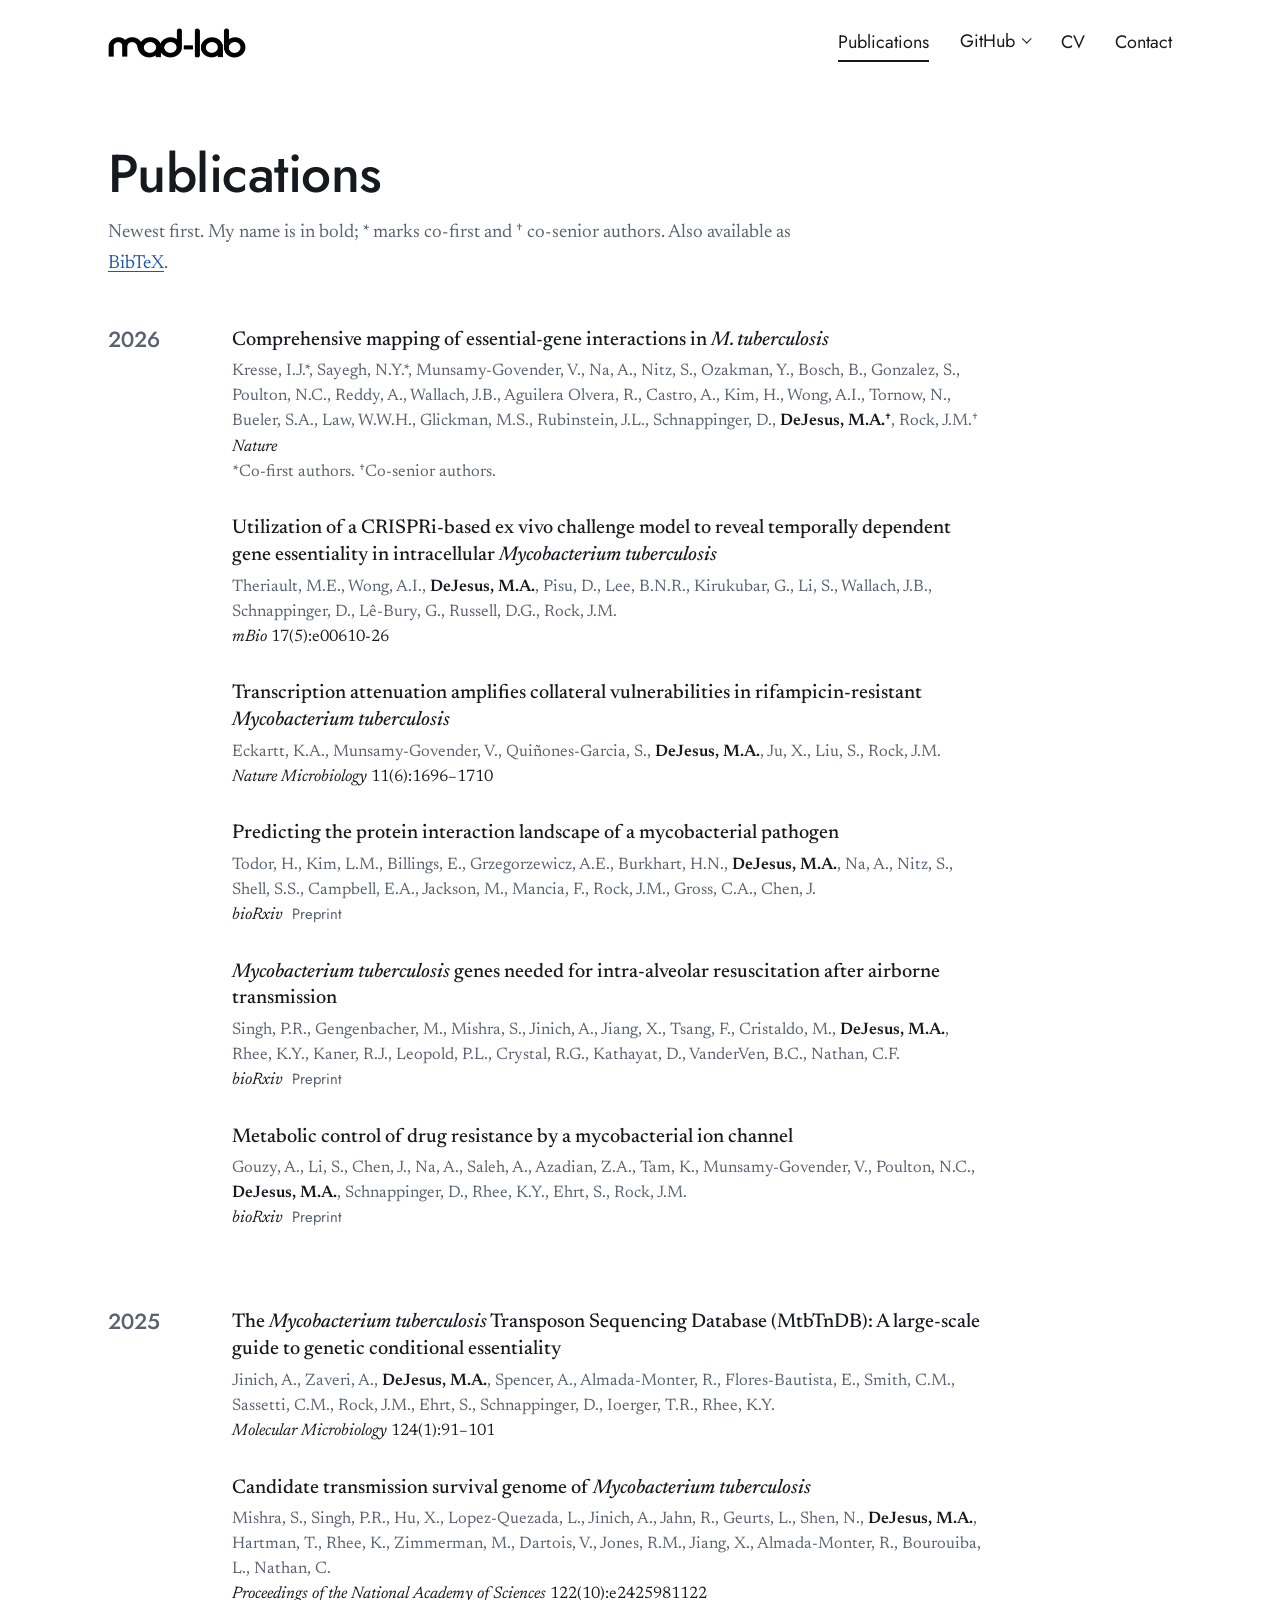
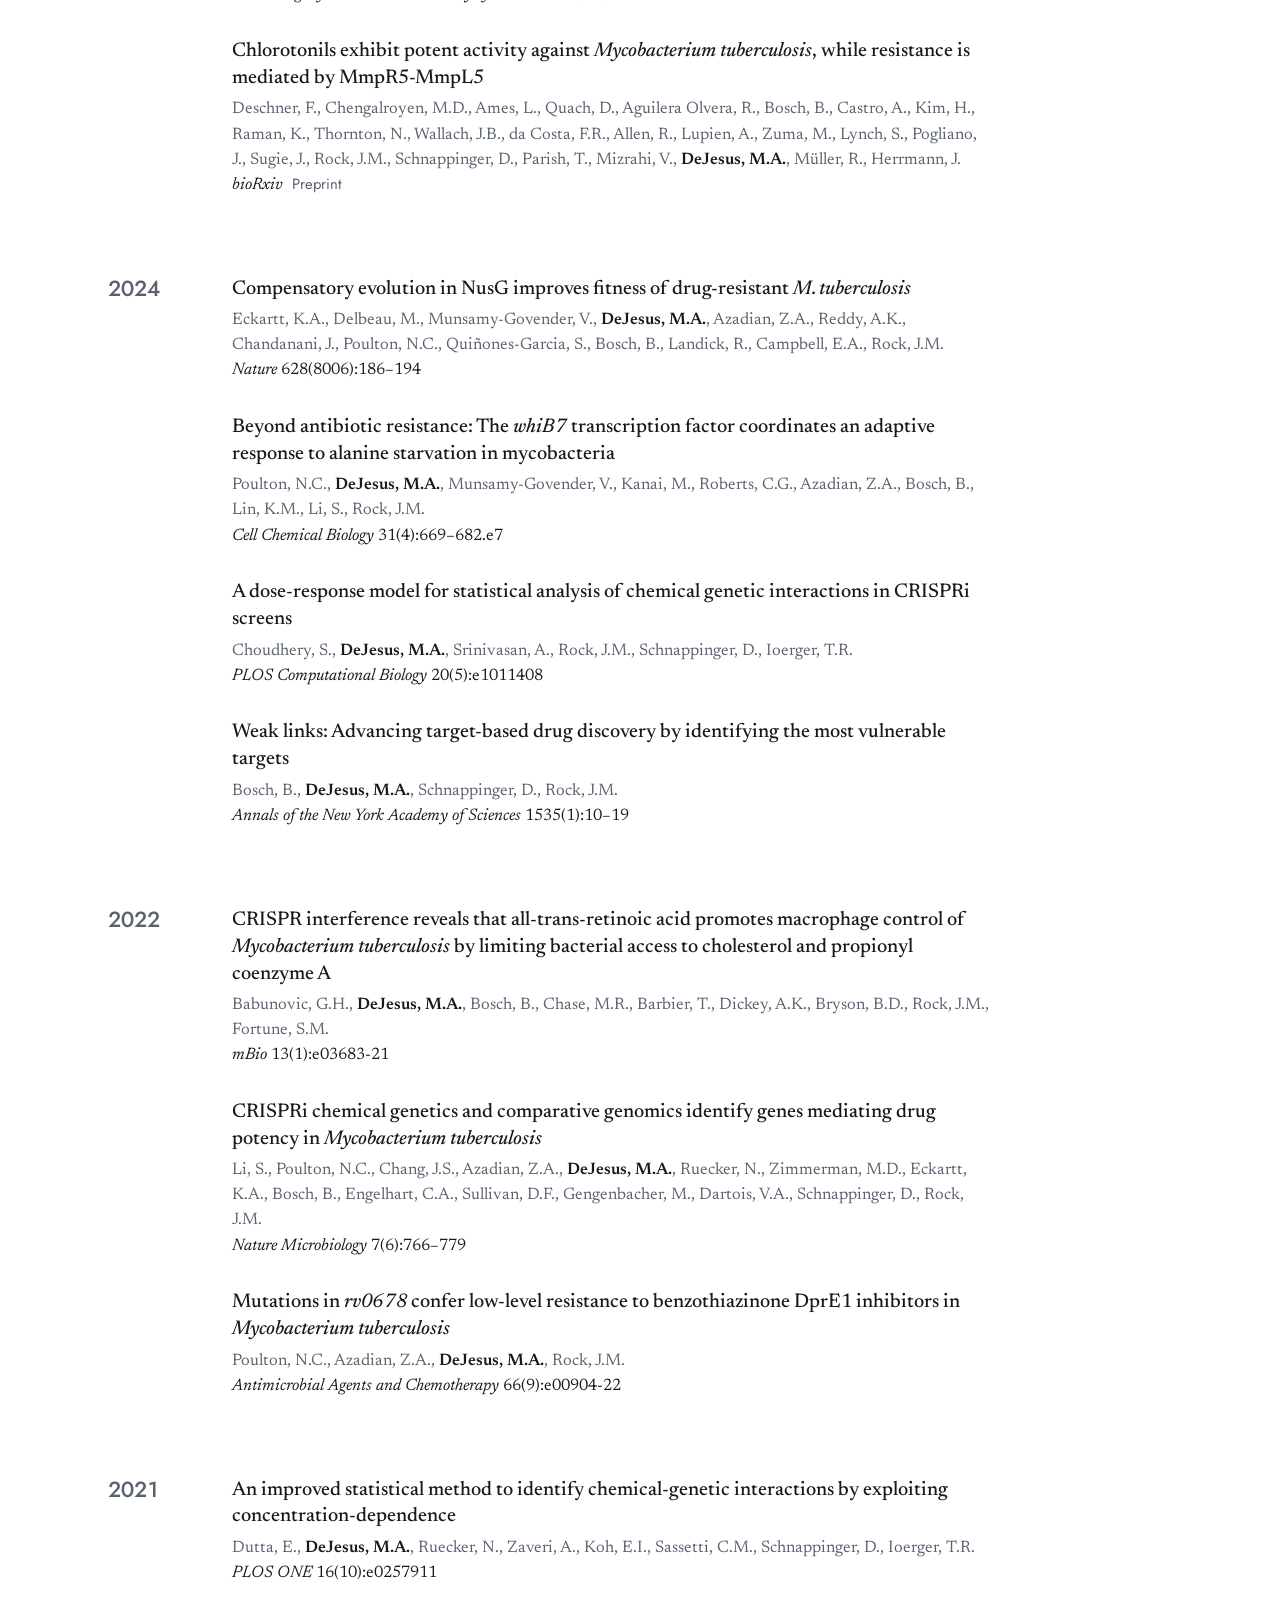
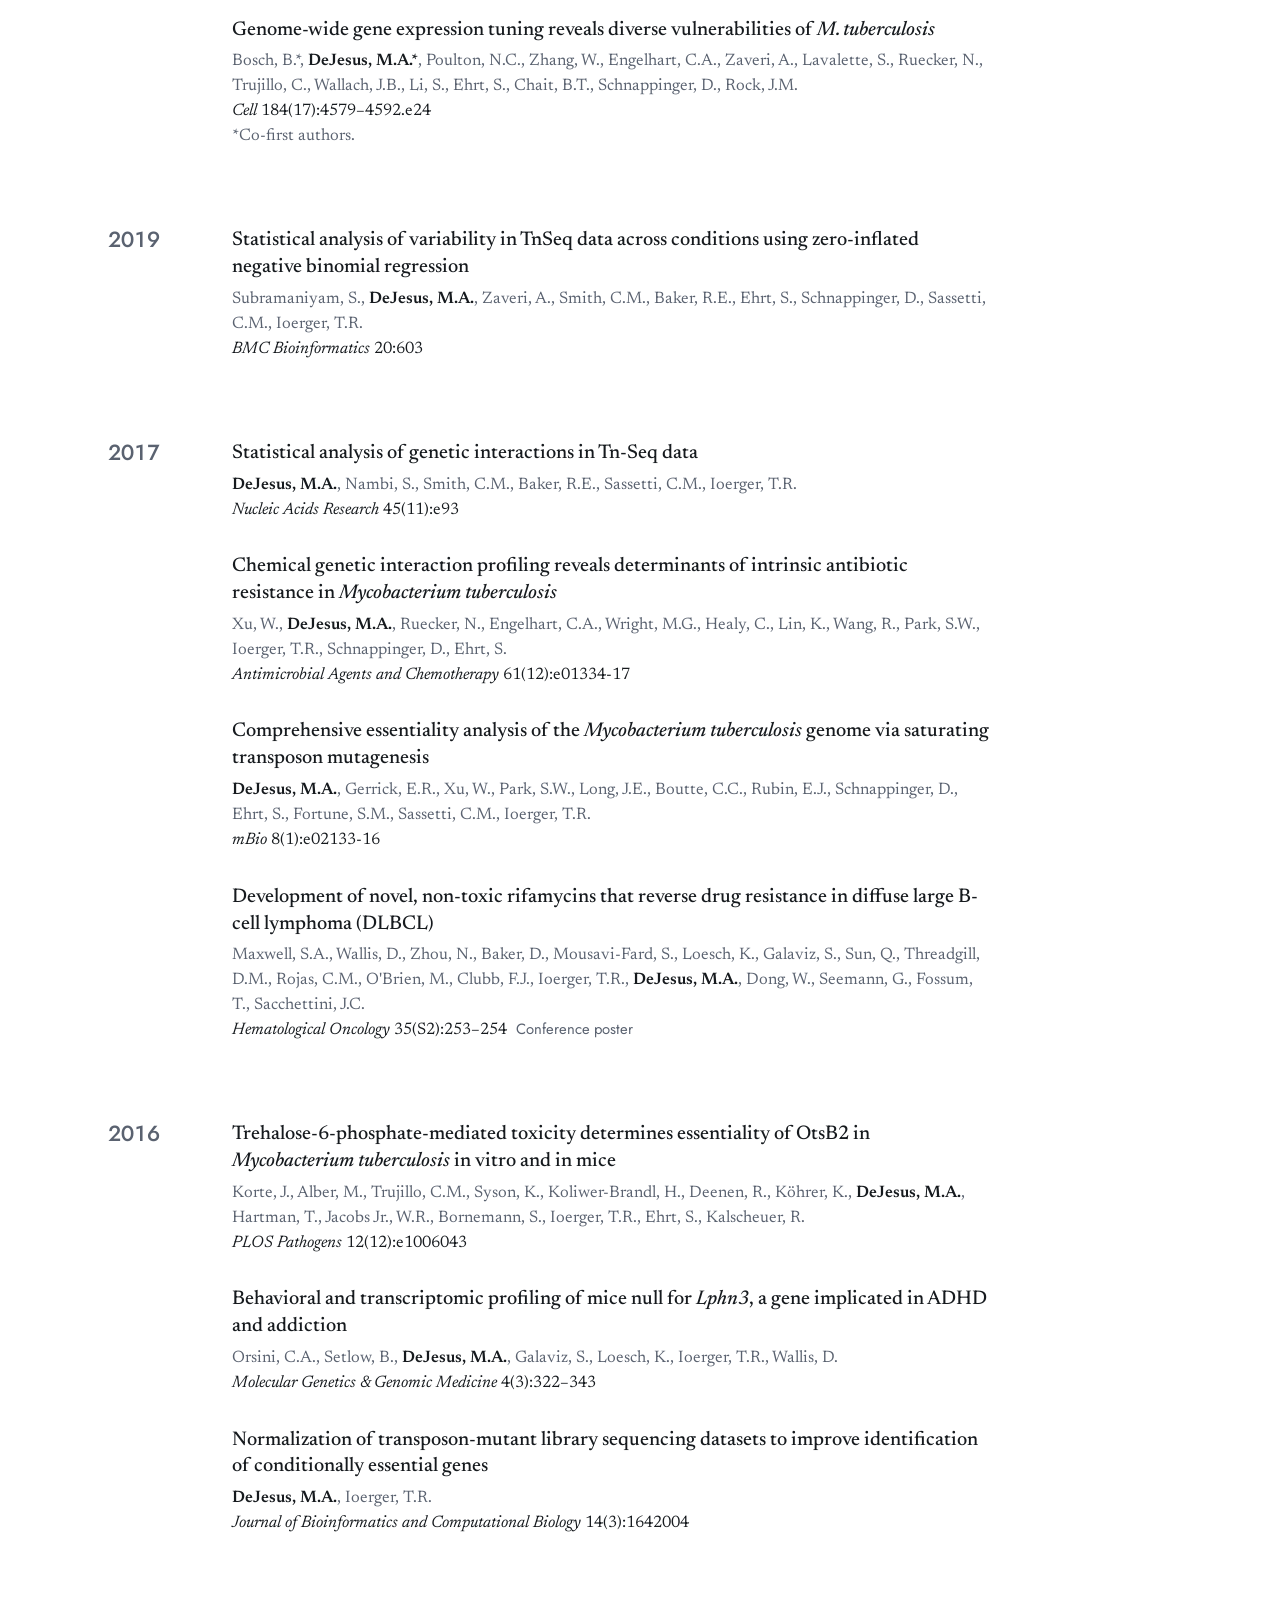
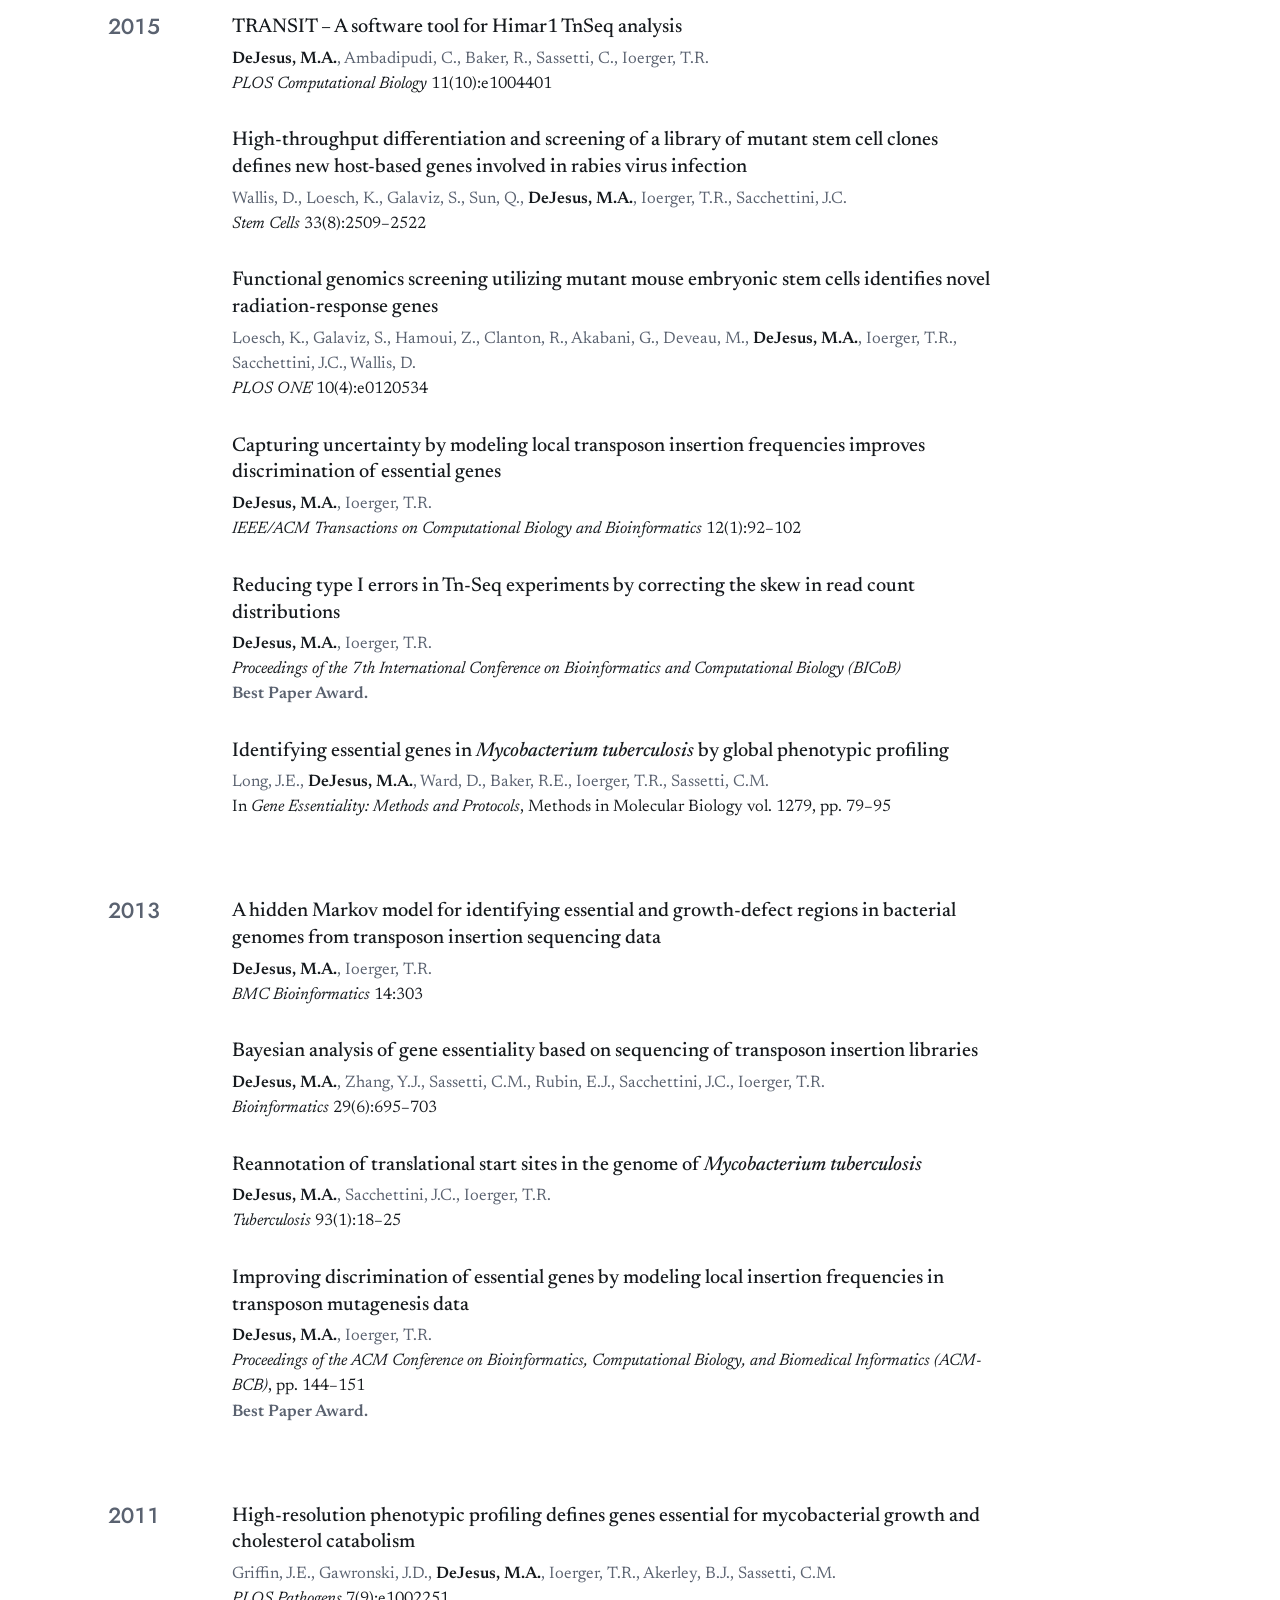
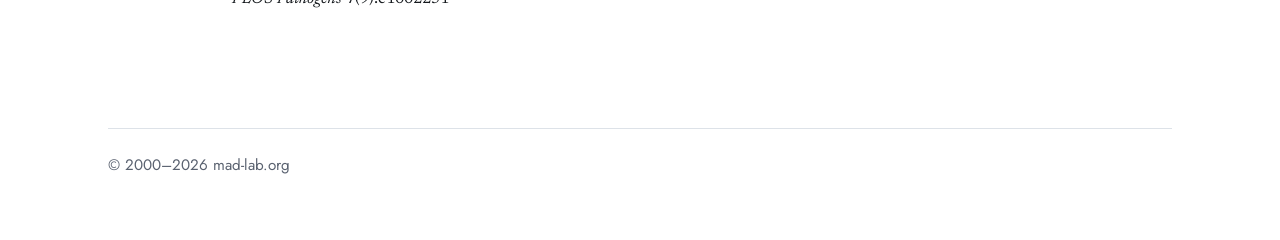
==== commit ad1d74ed: "Update site from the mad-lab.org build (2026-10-29)" ====
--- a/pubs/index.html
+++ b/pubs/index.html
@@ -63,6 +63,13 @@
   <h2 id="y2026">2026</h2>
   <ol class="pub-list">
     <li class="pub">
+  <p class="pub-title"><a href="https://doi.org/10.1038/s41586-026-11212-0">Comprehensive mapping of essential-gene interactions in <i>M. tuberculosis</i></a></p>
+  <p class="pub-authors">Kresse, I.J.*, Sayegh, N.Y.*, Munsamy-Govender, V., Na, A., Nitz, S., Ozakman, Y., Bosch, B., Gonzalez, S., Poulton, N.C., Reddy, A., Wallach, J.B., Aguilera Olvera, R., Castro, A., Kim, H., Wong, A.I., Tornow, N., Bueler, S.A., Law, W.W.H., Glickman, M.S., Rubinstein, J.L., Schnappinger, D., <b>DeJesus, M.A.†</b>, Rock, J.M.†</p>
+  <p class="pub-venue"><i>Nature</i></p>
+  <p class="pub-notes">*Co-first authors. †Co-senior authors.</p>
+  <div class="scite-badge" data-doi="10.1038/s41586-026-11212-0" data-layout="horizontal" data-show-zero="true" data-show-labels="false"></div>
+</li>
+<li class="pub">
   <p class="pub-title"><a href="https://doi.org/10.1128/mbio.00610-26">Utilization of a CRISPRi-based ex vivo challenge model to reveal temporally dependent gene essentiality in intracellular <i>Mycobacterium tuberculosis</i></a></p>
   <p class="pub-authors">Theriault, M.E., Wong, A.I., <b>DeJesus, M.A.</b>, Pisu, D., Lee, B.N.R., Kirukubar, G., Li, S., Wallach, J.B., Schnappinger, D., Lê-Bury, G., Russell, D.G., Rock, J.M.</p>
   <p class="pub-venue"><i>mBio</i> 17(5):e00610-26</p>
